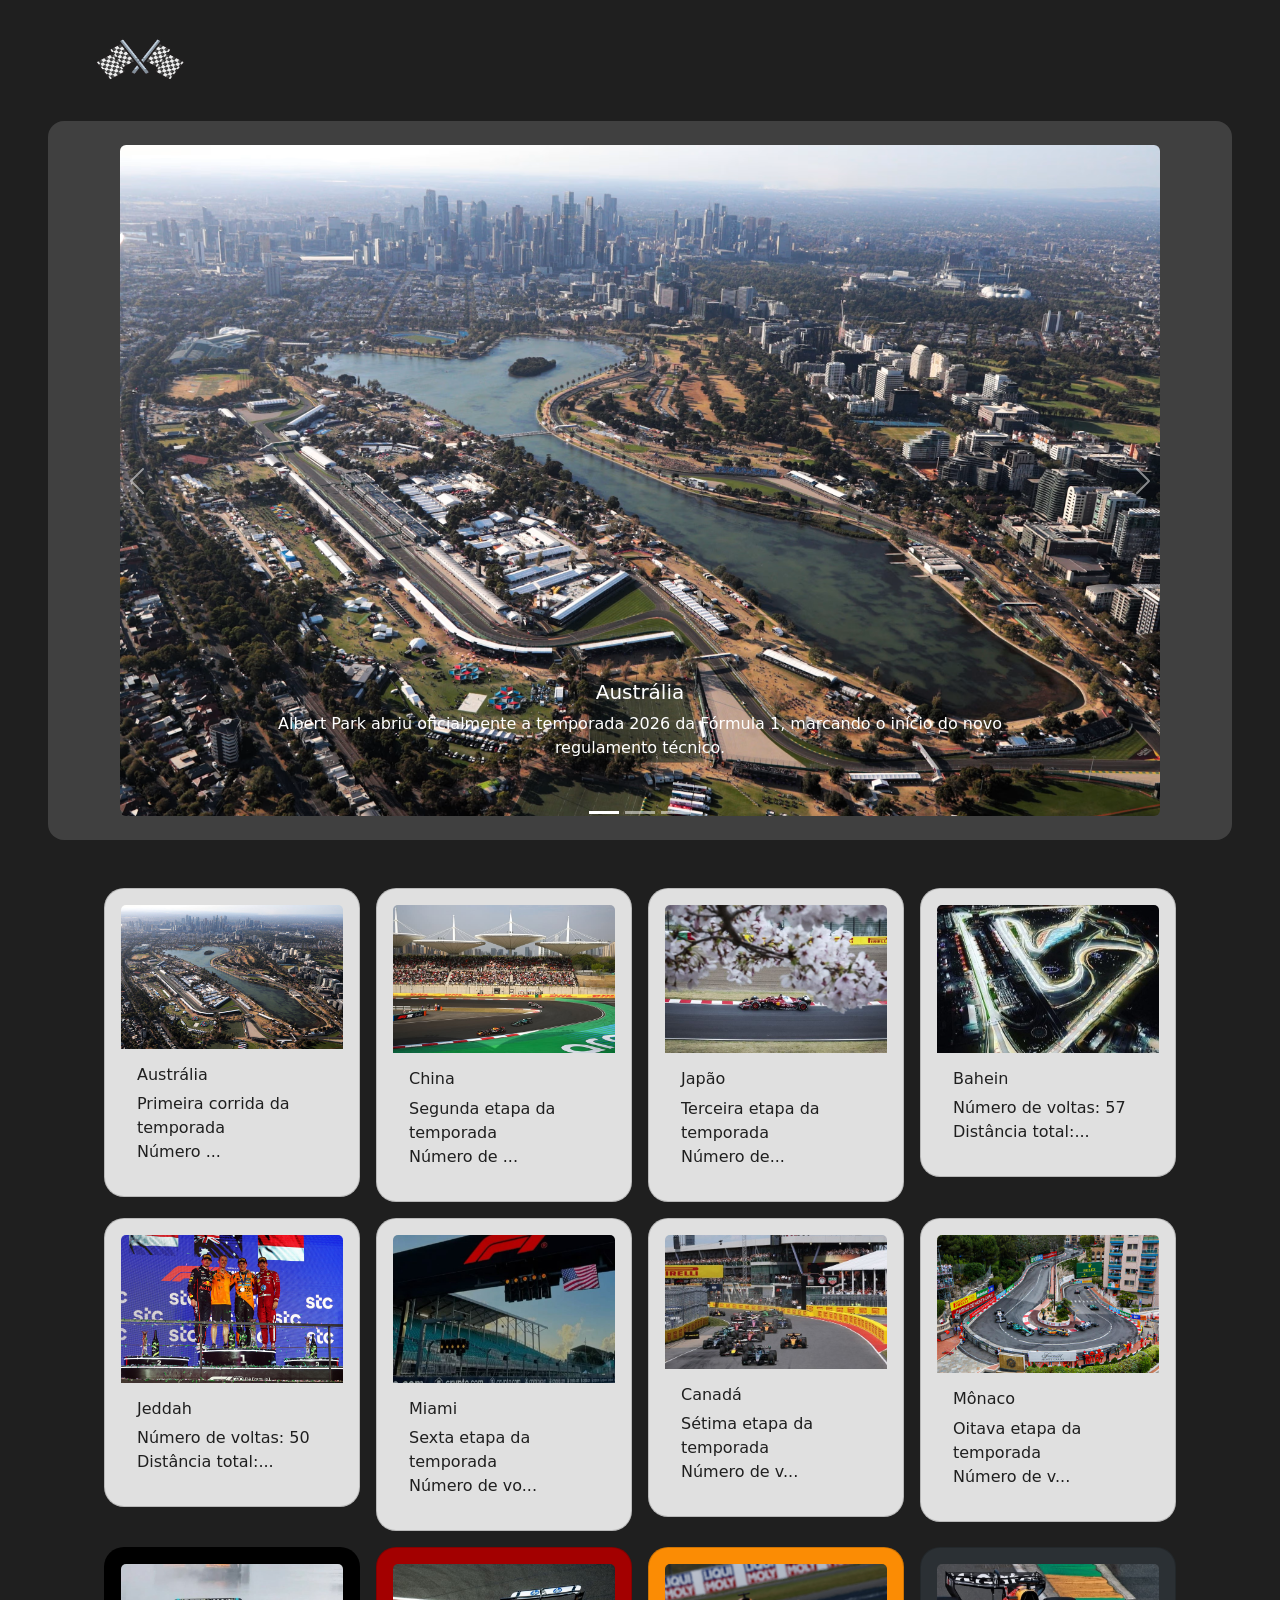
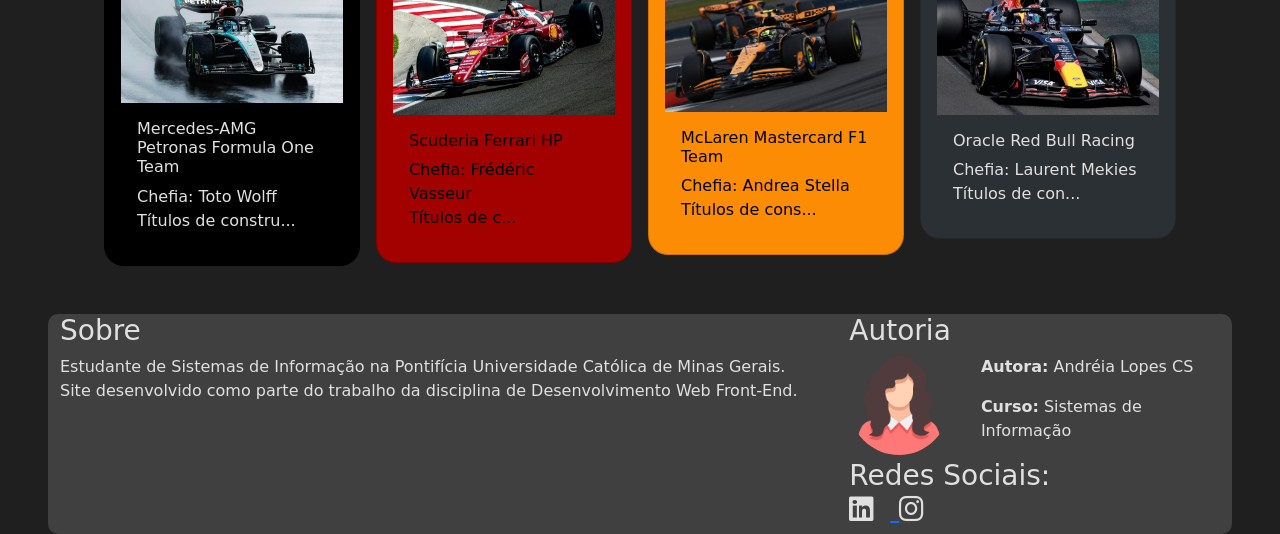
==== public/index.html @ 5862497c "Primeira entrega" ====
<!DOCTYPE html>
<html lang="en">
<head>
    <meta charset="UTF-8">
    <meta name="viewport" content="width=device-width, initial-scale=1.0">
    <link href="https://cdn.jsdelivr.net/npm/bootstrap@5.3.8/dist/css/bootstrap.min.css" rel="stylesheet" integrity="sha384-sRIl4kxILFvY47J16cr9ZwB07vP4J8+LH7qKQnuqkuIAvNWLzeN8tE5YBujZqJLB" crossorigin="anonymous">
    <link rel="stylesheet" href="style.css">
    <link rel="stylesheet" href="https://cdnjs.cloudflare.com/ajax/libs/font-awesome/6.5.0/css/all.min.css">
    <title>T.P 1</title>
</head>
<body>
  <nav class="navbar" id="cabecalho">
    <div class="container">
      <a class="navbar-brand" href="index.html">
        <img src="imagens/logo.png" alt="Logo" width="115" height="95">
      </a>
    </div>
  </nav>
  <div id="carouselExampleCaptions" class="carousel slide mx-sm-5 mb-5 px-md-4 rounded-4">
    <div class="carousel-indicators">
      <button type="button" data-bs-target="#carouselExampleCaptions" data-bs-slide-to="0" class="active" aria-current="true" aria-label="Slide 1"></button>
      <button type="button" data-bs-target="#carouselExampleCaptions" data-bs-slide-to="1" aria-label="Slide 2"></button>
      <button type="button" data-bs-target="#carouselExampleCaptions" data-bs-slide-to="2" aria-label="Slide 3"></button>
    </div>
  <div class="carousel-inner py-md-4 px-md-5 rounded-4">
      <div class="carousel-item active" data-index="0">
        <a href="detalhes.html?id=1">
        <img src="imagens/Australia.png" class="d-block w-100 rounded-2" alt="Austrália"></a>
        <div class="carousel-caption d-none d-md-block">
          <h5>Austrália</h5>
          <p>Albert Park abriu oficialmente a temporada 2026 da Fórmula 1, marcando o início do novo regulamento técnico.</p>
        </div>
      </div>
      <div class="carousel-item">
        <a href="detalhes.html?id=8">
        <img src="imagens/Monaco.jpg" class="d-block w-100 rounded-2" alt="Mônaco"></a>
        <div class="carousel-caption d-none d-md-block">
          <h5>Mônaco</h5> 
          <p>Mônaco continua sendo o circuito mais tradicional e prestigiado da Fórmula 1.</p>
        </div>
      </div>
      <div class="carousel-item" data-index="10">
        <a href="detalhes.html?id=11">
        <img src="imagens/McLaren.jpg" class="d-block w-100 rounded-2" alt="Mclaren"></a>
        <div class="carousel-caption d-none d-md-block">
          <h5>Mclaren</h5>
          <p>A McLaren vive uma fase extremamente forte e chega como uma das favoritas após temporadas muito competitivas.</p>
        </div>
      </div>
    </div>
    <button class="carousel-control-prev" type="button" data-bs-target="#carouselExampleCaptions" data-bs-slide="prev">
      <span class="carousel-control-prev-icon" aria-hidden="true"></span>
      <span class="visually-hidden">Anterior</span>
    </button>
    <button class="carousel-control-next" type="button" data-bs-target="#carouselExampleCaptions" data-bs-slide="next">
      <span class="carousel-control-next-icon" aria-hidden="true"></span>
      <span class="visually-hidden">Próximo</span>
    </button>
  </div>

  <div class="row mx-5 px-sm-5 g-3" id="itens-card"></div>

  <div id="footer" class="mt-5 mx-md-5">
    <div class="container-fluid">
      <div class="row">
        <div class="col-8">
        <h3>Sobre</h3>
        <p>Estudante de Sistemas de Informação na Pontifícia Universidade Católica de Minas Gerais. <br> Site desenvolvido como parte do trabalho da disciplina de Desenvolvimento Web Front-End.
      </div>
      <div class="col-4">
        <h3>Autoria</h3>
        <div class="row">
          <div class="col-12 col-lg-4">
            <img src="imagens/avatar.png" class="rounded-circle" alt="Autora" width="100">
          </div>
          <div class=" col-12 col-lg-8">
            <p><strong>Autora:</strong> Andréia Lopes CS</p>
            <p><strong>Curso:</strong> Sistemas de Informação</p>
          </div>
        </div>
        <h3>Redes Sociais: <br>
          <a href="#">
            <i class="fa-brands fa-linkedin me-3" style="color: #e0e0e0;"></i>
          </a>
          <a href="#">
            <i class="fa-brands fa-instagram" style="color: #e0e0e0;"></i>
          </a>
        </h3>
      </div>
        </div>
      </div>
      </div>
    </div>
  </div>

  <script src="https://cdn.jsdelivr.net/npm/bootstrap@5.3.8/dist/js/bootstrap.bundle.min.js"></script>
  <script src="app.js"></script>
</body>
</html>
---- public/style.css ----
body{
    background-color: #1F1F1F;
}
#carouselExampleCaptions{
    background-color: #404040;
}
.cardjsMerc{
    background-color: #000000;
    border-radius: 20px;
    color: #E0E0E0;
}
.cardjsGPs{
    background-color: #E0E0E0;
    border-radius: 20px;
    color: #1F1F1F;
}
.cardjFer{
    background-color: #a30000;
    border-radius: 20px;
    color: #000000;
}
.cardjsMc{
    background-color: #fb8c04;
    border-radius: 20px;
    color: #000000;
}
.cardjsRB{
    background-color: #2b3034;
    border-radius: 20px;
    color: #E0E0E0;
}
#footer{
    background-color: #404040;
    border-radius: 10px;
    color: #E0E0E0;
}
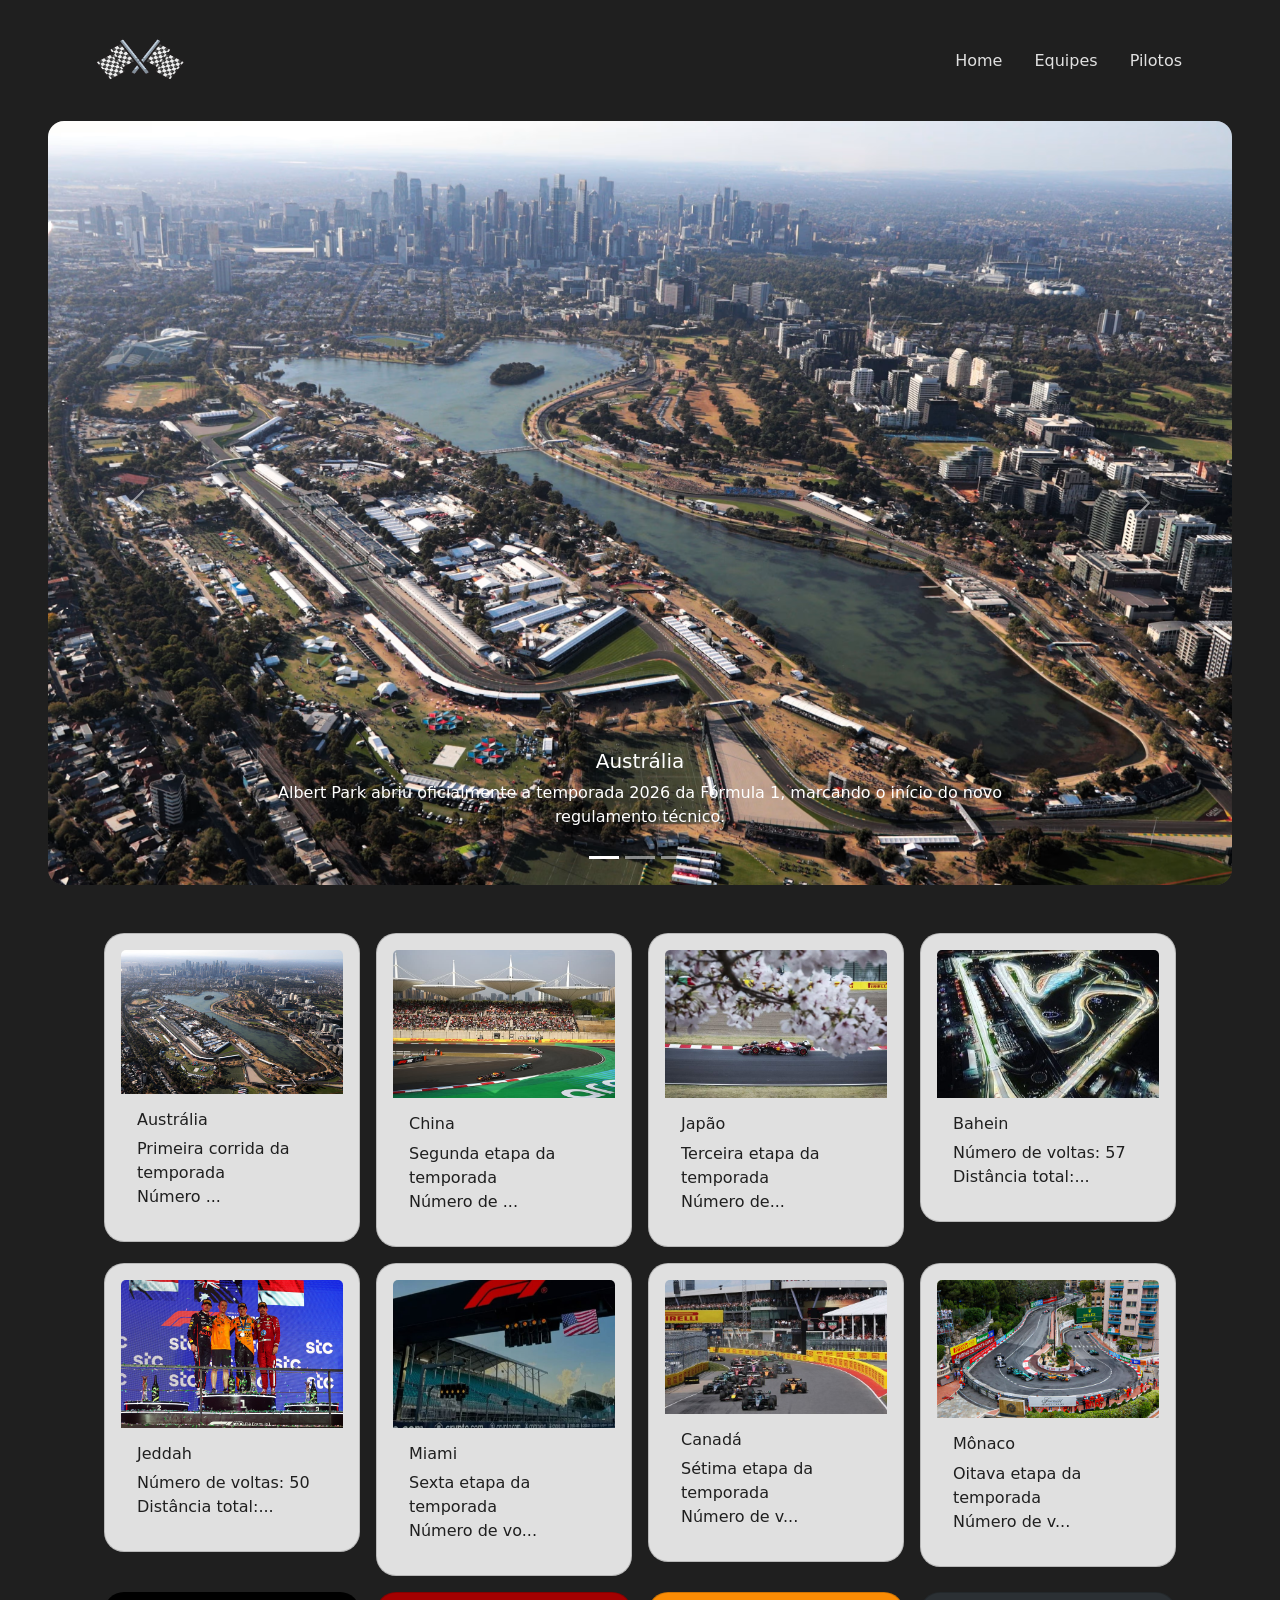
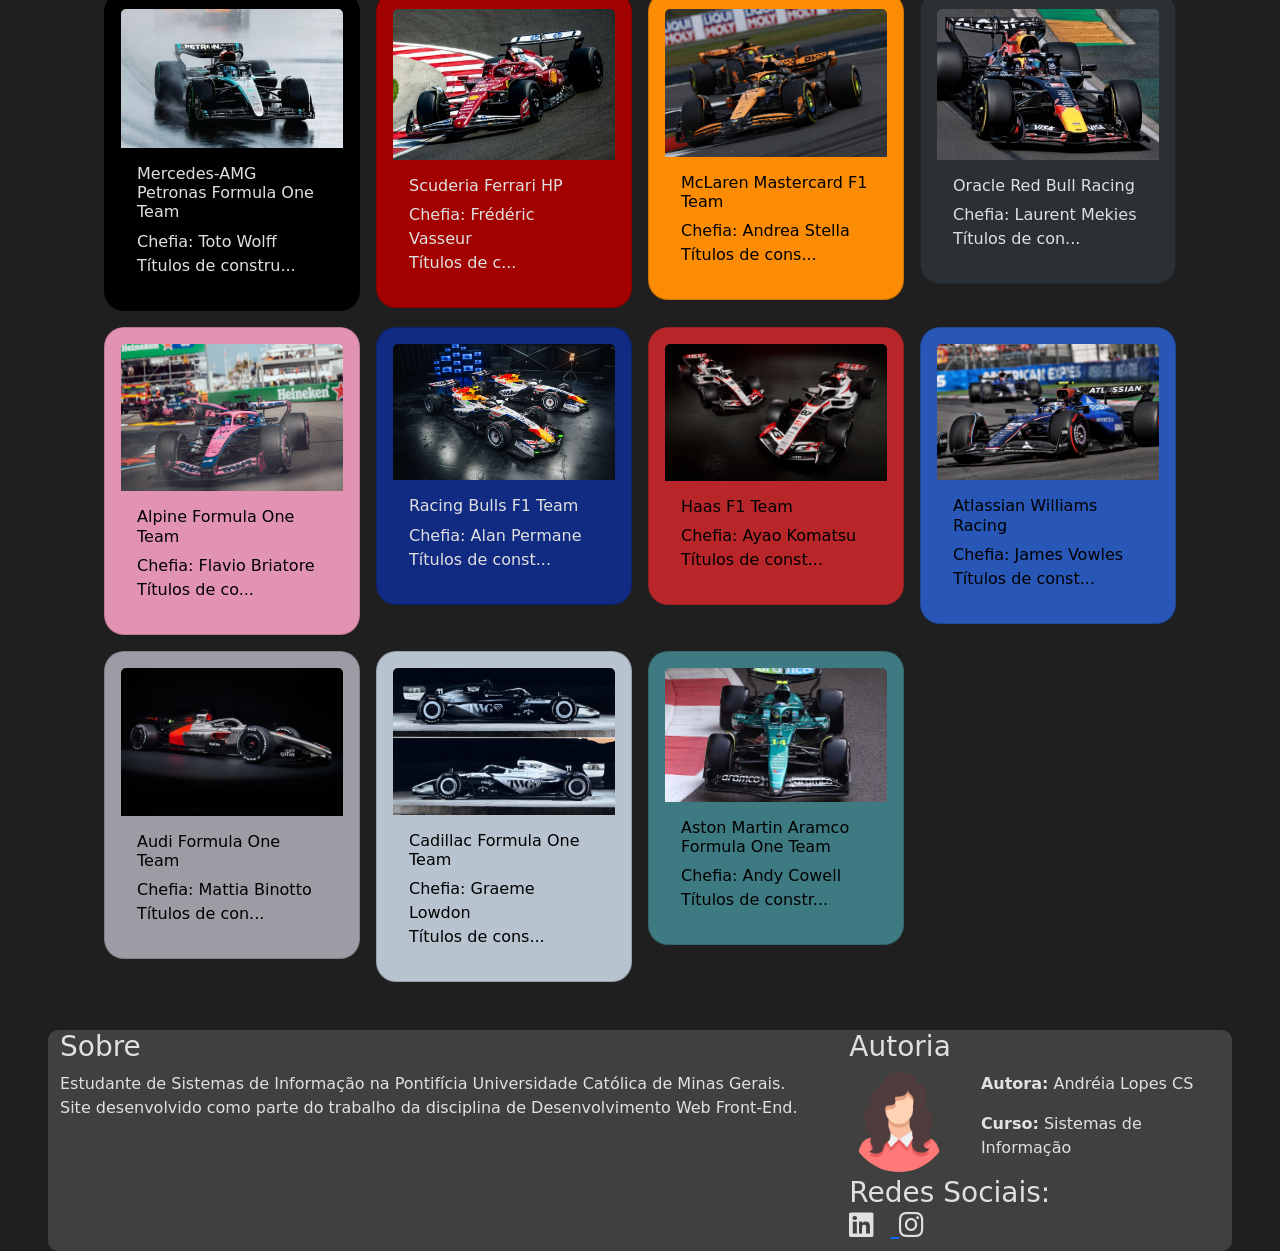
==== commit f76c856c: "Criação de arquivos js e html além de acrescimo de outros dados JSON" ====
--- a/public/index.html
+++ b/public/index.html
@@ -14,15 +14,26 @@
       <a class="navbar-brand" href="index.html">
         <img src="imagens/logo.png" alt="Logo" width="115" height="95">
       </a>
+      <ul class="nav justify-content-end">
+        <li class="nav-item">
+          <a class="nav-link active" aria-current="page" href="index.html">Home</a>
+        </li>
+        <li class="nav-item">
+          <a class="nav-link" href="equipes.html">Equipes</a>
+        </li>
+        <li class="nav-item">
+          <a class="nav-link" href="pilotos.html">Pilotos</a>
+        </li>
+      </ul>
     </div>
   </nav>
-  <div id="carouselExampleCaptions" class="carousel slide mx-sm-5 mb-5 px-md-4 rounded-4">
+  <div id="carouselExampleCaptions" class="carousel slide mx-sm-5 mb-5 rounded-4">
     <div class="carousel-indicators">
       <button type="button" data-bs-target="#carouselExampleCaptions" data-bs-slide-to="0" class="active" aria-current="true" aria-label="Slide 1"></button>
       <button type="button" data-bs-target="#carouselExampleCaptions" data-bs-slide-to="1" aria-label="Slide 2"></button>
       <button type="button" data-bs-target="#carouselExampleCaptions" data-bs-slide-to="2" aria-label="Slide 3"></button>
     </div>
-  <div class="carousel-inner py-md-4 px-md-5 rounded-4">
+  <div class="carousel-inner rounded-4">
       <div class="carousel-item active" data-index="0">
         <a href="detalhes.html?id=1">
         <img src="imagens/Australia.png" class="d-block w-100 rounded-2" alt="Austrália"></a>
--- a/public/style.css
+++ b/public/style.css
@@ -3,6 +3,12 @@
 }
 #carouselExampleCaptions{
     background-color: #404040;
+}
+.nav-link{
+    color: #E0E0E0;
+}
+.nav-link:hover{
+    color: #a30000;
 }
 .cardjsMerc{
     background-color: #000000;
@@ -17,7 +23,7 @@
 .cardjFer{
     background-color: #a30000;
     border-radius: 20px;
-    color: #000000;
+    color: #e0e0e0;
 }
 .cardjsMc{
     background-color: #fb8c04;
@@ -29,6 +35,44 @@
     border-radius: 20px;
     color: #E0E0E0;
 }
+.cardjsAlp{
+    background-color: #e293b3;
+    border-radius: 20px;
+    color: #000000;
+}
+.cardjsRBs{
+    background-color: #112b83;
+    border-radius: 20px;
+    color: #E0E0E0;
+}
+.cardjsHaas{
+    background-color: #b8262a;
+    border-radius: 20px;
+    color: #000000;
+}
+.cardjsWi{
+    background-color: #2857b7;
+    border-radius: 20px;
+    color: #000000;
+}
+.cardjsAudi{
+    background-color: #9c9ca4;
+    border-radius: 20px;
+    color: #000000;
+}
+.cardjsCdll{
+    background-color: #b7c3cf;
+    border-radius: 20px;
+    color: #000000;
+}
+.cardjsAstM{
+    background-color: #3e7a82;
+    border-radius: 20px;
+    color: #000000;
+}
+
+
+
 #footer{
     background-color: #404040;
     border-radius: 10px;
